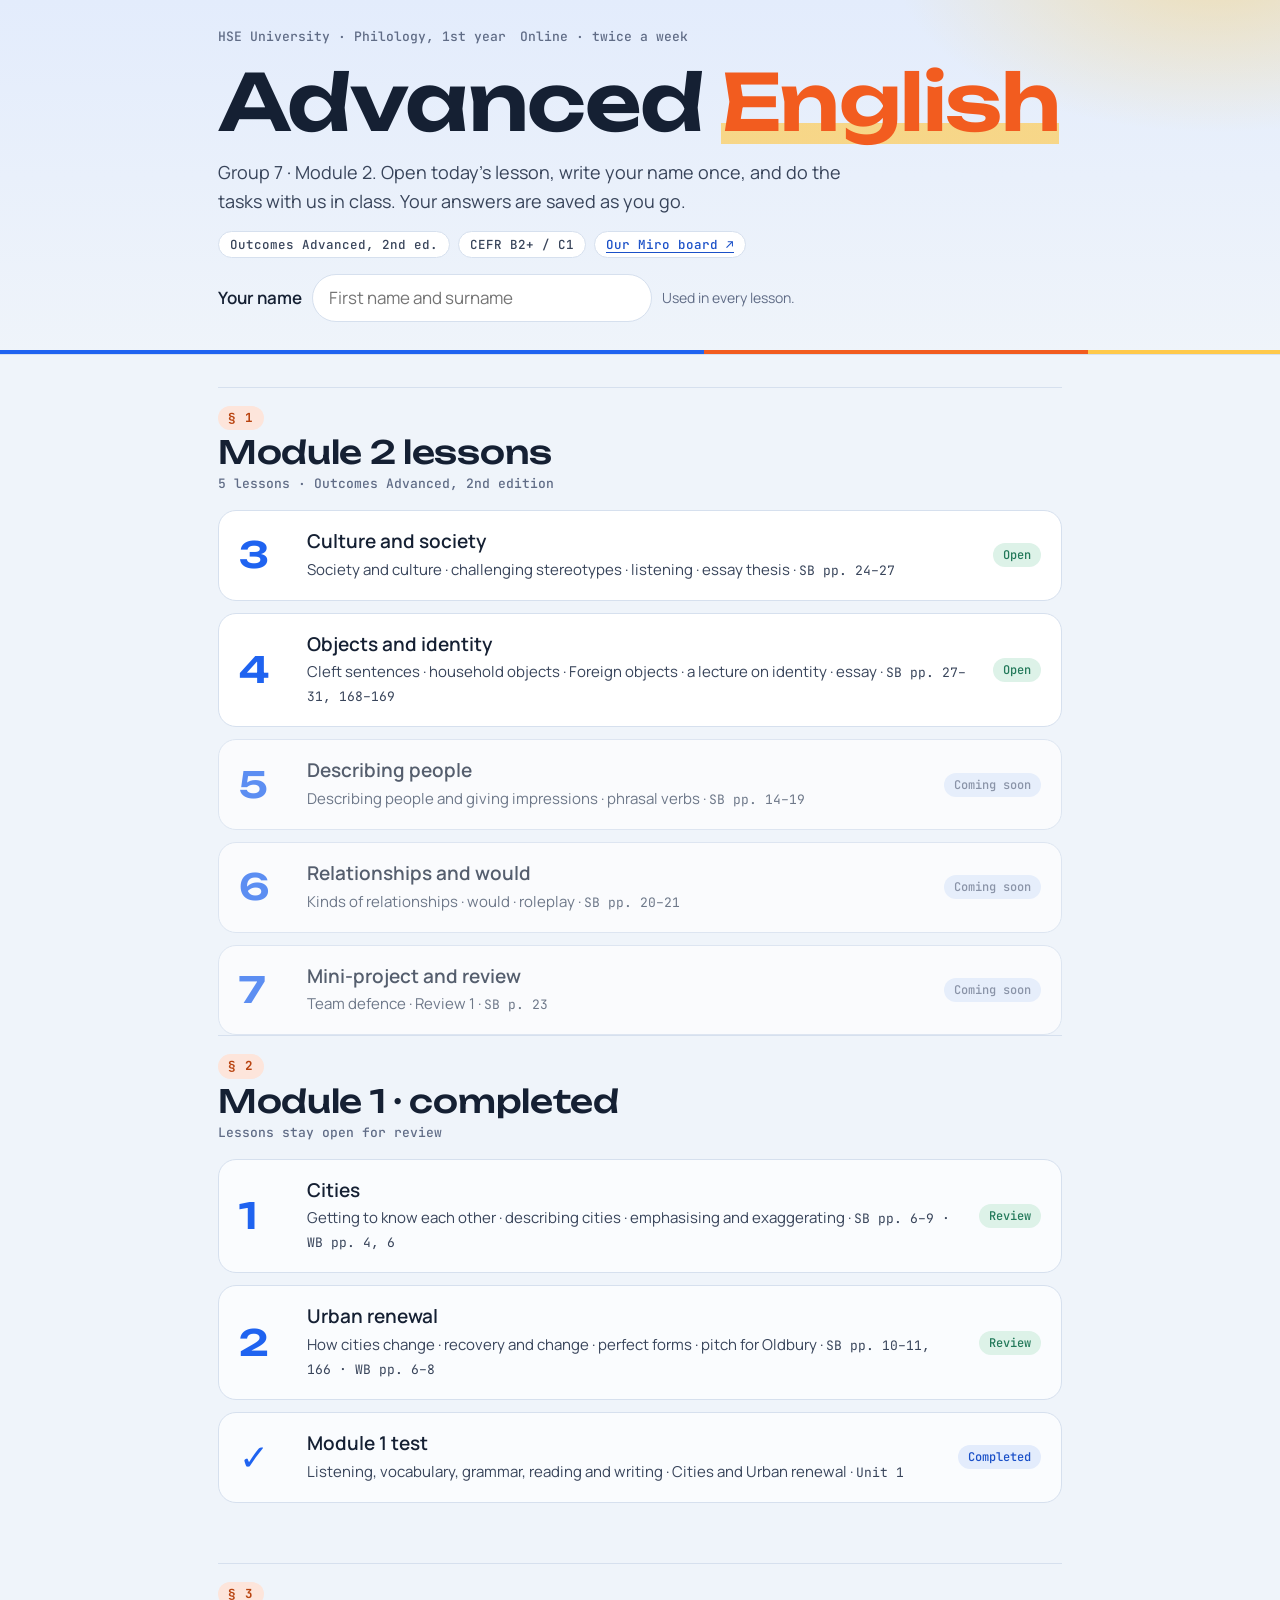
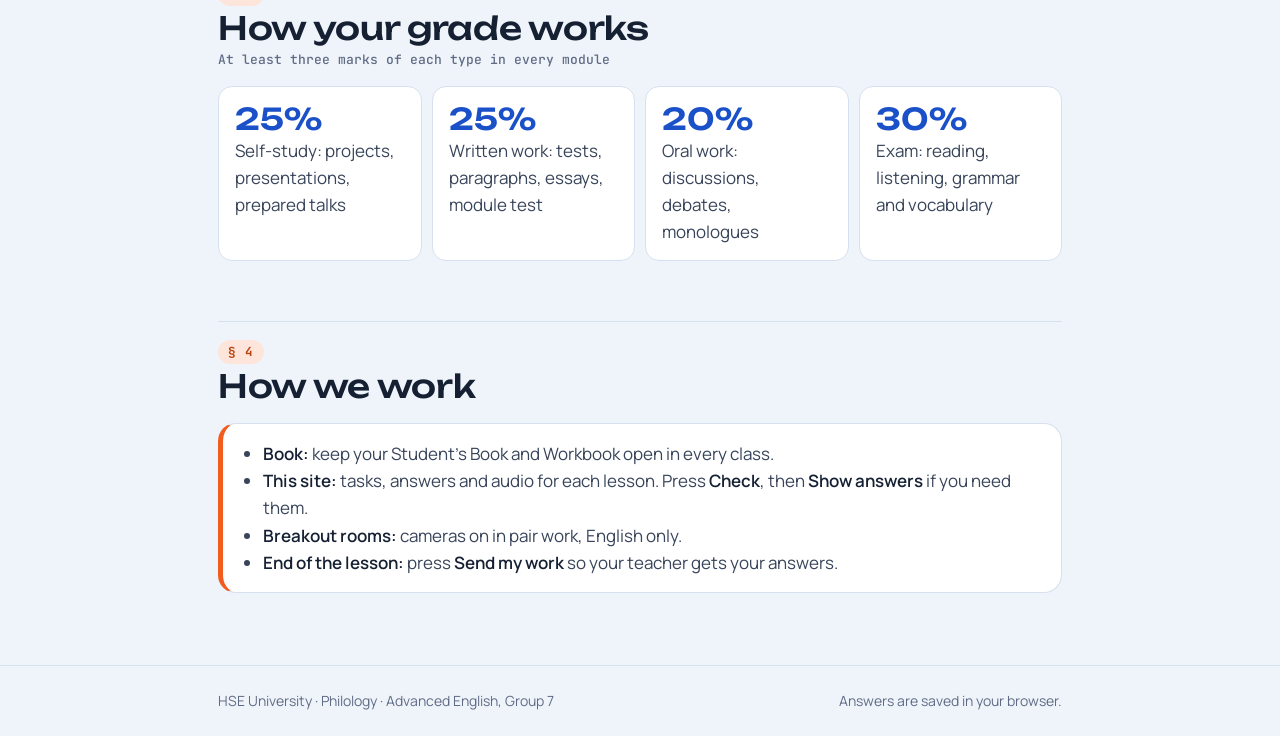
==== index.html @ 74e00563 "Lesson 4, Listening section: add audio 9 (eight phrases with thing, SB p. 31 ex. 7) with jump-to-phr" ====
<!doctype html>
<html lang="en">
<head>
<meta charset="utf-8">
<meta name="viewport" content="width=device-width,initial-scale=1,viewport-fit=cover">
<meta name="robots" content="noindex,nofollow">
<title>Advanced English · Group 7</title>
<link rel="preconnect" href="https://fonts.googleapis.com">
<link rel="preconnect" href="https://fonts.gstatic.com" crossorigin>
<link rel="stylesheet" href="https://fonts.googleapis.com/css2?family=Unbounded:wght@500;600&family=Manrope:wght@400;500;600;700&family=JetBrains+Mono:wght@500&display=swap">
<link rel="stylesheet" href="assets/style.css?v=202611121239">
</head>
<body>
<header class="hero"><div class="wrap">
  <div class="crumbs"><span id="org"></span><span>Online · twice a week</span></div>
  <h1>Advanced <em>English</em></h1>
  <p class="sum">Group 7 · Module 2. Open today’s lesson, write your name once, and do the tasks with us in class. Your answers are saved as you go.</p>
  <div class="chips"><span class="chip">Outcomes Advanced, 2nd ed.</span><span class="chip">CEFR B2+ / C1</span><span class="chip" id="miro-chip"></span></div>
  <div class="who"><label for="student-name">Your name</label><input id="student-name" placeholder="First name and surname" autocomplete="name"><span class="hint">Used in every lesson.</span></div>
</div></header>

<main><div class="wrap">
  <div id="modules"></div>

  <section class="sec" id="grade">
    <div class="sec-head"><span class="no">§ 3</span><h2>How your grade works</h2><span class="meta">At least three marks of each type in every module</span></div>
    <div class="grade">
      <div><b>25%</b>Self-study: projects, presentations, prepared talks</div>
      <div><b>25%</b>Written work: tests, paragraphs, essays, module test</div>
      <div><b>20%</b>Oral work: discussions, debates, monologues</div>
      <div><b>30%</b>Exam: reading, listening, grammar and vocabulary</div>
    </div>
  </section>

  <section class="sec" id="how">
    <div class="sec-head"><span class="no">§ 4</span><h2>How we work</h2></div>
    <div class="rule"><ul>
      <li><em>Book:</em> keep your Student’s Book and Workbook open in every class.</li>
      <li><em>This site:</em> tasks, answers and audio for each lesson. Press <em>Check</em>, then <em>Show answers</em> if you need them.</li>
      <li><em>Breakout rooms:</em> cameras on in pair work, English only.</li>
      <li><em>End of the lesson:</em> press <em>Send my work</em> so your teacher gets your answers.</li>
    </ul></div>
  </section>
</div></main>

<footer><div class="wrap"><span>HSE University · Philology · Advanced English, Group 7</span><span>Answers are saved in your browser.</span></div></footer>

<script src="assets/config.js?v=202611121239"></script>
<script src="assets/course.js?v=202611121239"></script>
<script>
(function () {
  var CFG = window.SITE_CONFIG || {}, C = window.COURSE || { lessons: [] };
  document.getElementById('org').textContent = CFG.org || '';
  var chip = document.getElementById('miro-chip');
  if (CFG.miroBoard) chip.innerHTML = '<a href="' + CFG.miroBoard + '" target="_blank" rel="noopener">Our Miro board ↗</a>'; else chip.hidden = true;
  var box = document.getElementById('modules');
  var TAGS = { ready: 'Open', review: 'Review', done: 'Completed', soon: 'Coming soon' };
  (C.modules || [{ name: C.module || 'Lessons', lessons: C.lessons || [] }]).forEach(function (m, i) {
    var sec = document.createElement('section');
    sec.className = 'sec' + (m.state === 'completed' ? ' past' : ''); sec.id = 'module-' + (m.id || i + 1);
    sec.innerHTML = '<div class="sec-head"><span class="no">§ ' + (i + 1) + '</span><h2>' + m.name + (m.state === 'completed' ? ' · completed' : ' lessons') +
      '</h2><span class="meta">' + (m.meta || (m.lessons.length + ' lessons · ' + C.book)) + '</span></div><ol class="lessons"></ol>';
    var list = sec.querySelector('ol');
    m.lessons.forEach(function (l) {
      var li = document.createElement('li');
      var inner = '<span class="num">' + l.n + '</span><span class="title">' + l.title + '</span>' +
        '<span class="tag' + (l.status === 'done' ? ' done' : '') + '">' + (TAGS[l.status] || '') + '</span>' +
        '<span class="topic">' + l.topic + ' · <span class="mono" style="font-size:13px">' + l.pages + '</span></span>';
      var open = (l.status === 'ready' || l.status === 'review') && l.slug;
      li.innerHTML = open ? '<a href="lessons/' + l.slug + '/">' + inner + '</a>' : '<div class="soon' + (l.status === 'done' ? ' done' : '') + '">' + inner + '</div>';
      list.appendChild(li);
    });
    box.appendChild(sec);
  });
  var n = document.getElementById('student-name');
  try { n.value = localStorage.getItem('ae7:name') || ''; } catch (e) {}
  n.addEventListener('input', function () { try { localStorage.setItem('ae7:name', n.value); } catch (e) {} });
})();
</script>
</body>
</html>
---- assets/style.css ----
/* Advanced English · Group 7
   Layout: one reading column; each lesson stage is a numbered "§" section, exercises sit on white workbook cards.
   Palette: clear sky paper, deep navy ink, cornflower blue accent, warm apricot for highlights and answer keys.
   November 2026: brighter accents — a more vivid blue and apricot, a sunny highlight, coloured section badges. */
:root{
  --bg:#EFF4FA; --surface:#FFFFFF; --ink:#152033; --body:#38445A; --muted:#606C86; --line:#D6E0EE;
  --primary:#1F63F0; --primary-ink:#1A50C8; --on-primary:#FFFFFF; --warm:#F25C1F; --warm-ink:#B8430F; --sun:#FFC94A;
  --sage:#C2D6FA; --sage-f:#E3ECFC; --butter:#FFD3A1; --on-butter:#152033; --rose-f:#FFE7DD;
  --ok:#23795A; --ok-bg:#DDF2E8; --bad:#C0433A; --bad-bg:#FCE3DF;
  --f-display:"Unbounded","Arial Black",system-ui,sans-serif;
  --f-body:"Manrope",system-ui,-apple-system,"Segoe UI",Roboto,sans-serif;
  --f-mono:"JetBrains Mono",ui-monospace,Menlo,Consolas,monospace;
  --r:18px;
  color-scheme:light;
}
@media (prefers-color-scheme: dark){:root:not([data-theme="light"]){
  --bg:#11161F; --surface:#19202B; --ink:#EDF2FA; --body:#C7D0DF; --muted:#8E99AF; --line:#2A3343;
  --primary:#8CB0FF; --primary-ink:#A8C3FF; --on-primary:#0F1830; --warm:#FF9C6E; --warm-ink:#FFB48F; --sun:#FFD36B;
  --sage:#2D3C56; --sage-f:#1E2737; --butter:#6B4826; --on-butter:#FFE6CC; --rose-f:#3A2520;
  --ok:#73D3A6; --ok-bg:#183327; --bad:#F59A90; --bad-bg:#3A2220; color-scheme:dark}}
:root[data-theme="dark"]{
  --bg:#11161F; --surface:#19202B; --ink:#EDF2FA; --body:#C7D0DF; --muted:#8E99AF; --line:#2A3343;
  --primary:#8CB0FF; --primary-ink:#A8C3FF; --on-primary:#0F1830; --warm:#FF9C6E; --warm-ink:#FFB48F; --sun:#FFD36B;
  --sage:#2D3C56; --sage-f:#1E2737; --butter:#6B4826; --on-butter:#FFE6CC; --rose-f:#3A2520;
  --ok:#73D3A6; --ok-bg:#183327; --bad:#F59A90; --bad-bg:#3A2220; color-scheme:dark}

*{box-sizing:border-box}
html{scroll-behavior:smooth;-webkit-text-size-adjust:100%}
body{margin:0;background:var(--bg);color:var(--body);font:17px/1.6 var(--f-body);-webkit-font-smoothing:antialiased}
img{max-width:100%}
[hidden]{display:none!important}
.wrap{max-width:880px;margin:0 auto;padding-left:max(18px,env(safe-area-inset-left,0px));padding-right:max(18px,env(safe-area-inset-right,0px))}
h1,h2,h3{color:var(--ink);text-wrap:balance;margin:0}
a{color:var(--primary-ink);text-underline-offset:3px}
button,input,select,textarea{font:inherit;color:inherit}
:focus-visible{outline:3px solid var(--primary);outline-offset:2px;border-radius:6px}
.mono{font-family:var(--f-mono)}

/* ---------- hero ---------- */
.hero{background:var(--sage-f);border-bottom:1px solid var(--line)}
.hero .wrap{padding-block:28px 32px;display:grid;gap:16px}
.crumbs{display:flex;flex-wrap:wrap;gap:6px 14px;font:500 13px/1.4 var(--f-mono);color:var(--muted)}
.crumbs a{color:var(--muted)}
.hero h1{font:600 clamp(38px,8.5vw,78px)/1.02 var(--f-display);letter-spacing:-.02em}
.hero h1 em{font-style:normal;color:var(--warm);background:linear-gradient(transparent 72%,color-mix(in srgb,var(--sun) 65%,transparent) 72% 94%,transparent 94%)}
.hero{position:relative;background:radial-gradient(460px 240px at 95% -10%,color-mix(in srgb,var(--sun) 40%,transparent),transparent 70%),linear-gradient(180deg,var(--sage-f),var(--bg))}
.hero::after{content:"";position:absolute;left:0;right:0;bottom:0;height:4px;background:linear-gradient(90deg,var(--primary) 0 55%,var(--warm) 55% 85%,var(--sun) 85%)}
.hero .sum{margin:0;max-width:60ch;font-size:18px}
.chips{display:flex;flex-wrap:wrap;gap:8px}
.chip{display:inline-flex;align-items:center;padding:5px 11px;border-radius:999px;background:var(--surface);border:1px solid var(--line);font:500 12.5px/1.2 var(--f-mono);color:var(--body)}
.who{display:flex;flex-wrap:wrap;gap:10px;align-items:center}
.who label{font-weight:600;color:var(--ink)}
.who input{background:var(--surface);color:var(--ink);border:1.5px solid var(--line);border-radius:999px;padding:9px 16px;min-width:0;width:min(340px,100%)}
.who input:focus{border-color:var(--primary);outline:none}
.who .hint{font-size:14px;color:var(--muted)}

/* ---------- sticky bar ---------- */
body::before{content:"";position:fixed;inset:0 0 auto;height:env(safe-area-inset-top,0px);z-index:10;background:var(--surface)}
.bar{position:sticky;top:env(safe-area-inset-top,0px);z-index:5;background:var(--surface);border-bottom:1px solid var(--line)}
.bar .row{display:flex;align-items:center;gap:12px;padding-block:9px;flex-wrap:wrap}
.meter{display:flex;align-items:center;gap:10px;min-width:0;flex:1 1 200px}
.meter .track{flex:1;height:8px;background:var(--sage-f);border-radius:99px;overflow:hidden;min-width:70px}
.meter .fill{height:100%;width:0;background:linear-gradient(90deg,var(--primary),var(--warm));border-radius:99px;transition:width .4s}
.meter b{font:600 14px var(--f-body);color:var(--ink);font-variant-numeric:tabular-nums;white-space:nowrap}
.sync{font:500 12px var(--f-mono);padding:4px 10px;border-radius:999px;background:var(--sage-f);color:var(--muted);white-space:nowrap}
.sync.on{background:var(--ok-bg);color:var(--ok)}
.toggle{border:1.5px solid var(--line);background:var(--surface);border-radius:999px;padding:6px 13px;font-weight:600;font-size:14px;cursor:pointer;color:var(--ink)}
.toggle[aria-pressed="true"]{background:var(--ink);color:var(--surface);border-color:var(--ink)}
.bar .nav{display:flex;flex-wrap:nowrap;gap:6px;overflow-x:auto;padding-block:0 9px;scrollbar-width:thin}
.bar .nav a{flex:none;text-decoration:none;color:var(--ink);font:500 12.5px var(--f-mono);padding:5px 11px;border-radius:999px;background:var(--sage-f)}
.bar .nav a:hover{background:var(--sage)}

/* ---------- sections ---------- */
main .wrap{padding-block:32px 72px;display:grid;gap:60px}
.sec{display:grid;gap:18px;scroll-margin-top:110px;min-width:0}
.sec-head{display:grid;gap:4px;border-top:1px solid var(--line);padding-top:18px}
.sec-head .no{justify-self:start;font:700 12.5px/1 var(--f-mono);color:var(--warm-ink);background:color-mix(in srgb,var(--warm) 16%,var(--surface));padding:6px 10px;border-radius:999px;letter-spacing:.04em}
.sec-head h2{font:500 clamp(23px,4.4vw,32px)/1.15 var(--f-display);letter-spacing:-.01em}
.sec-head .meta{font:500 13px var(--f-mono);color:var(--muted)}
.lead{margin:0;max-width:65ch}

.map{display:grid;grid-template-columns:repeat(auto-fill,minmax(200px,1fr));gap:10px;list-style:none;padding:0;margin:0}
.map a{display:grid;gap:2px;padding:12px 14px;border-radius:12px;background:var(--surface);border:1px solid var(--line);text-decoration:none;color:var(--body);height:100%}
.map a:hover{border-color:var(--primary)}
.map .t{font:500 12px var(--f-mono);color:var(--primary-ink);font-variant-numeric:tabular-nums}
.map .n{color:var(--ink);font-weight:600;line-height:1.3}
.map .ext a{background:transparent;border-style:dashed}

.rule{background:var(--surface);border:1px solid var(--line);border-left:5px solid var(--warm);border-radius:var(--r);padding:16px 20px;display:grid;gap:8px}
.rule h3{font:600 17px var(--f-body)}
.rule p{margin:0}
.rule ul,.rule ol{margin:0;padding-left:20px}
.rule em{color:var(--ink);font-style:normal;font-weight:600}
.dialogue{display:grid;gap:4px;font-size:16px}
.dialogue b{color:var(--primary-ink);display:inline-block;min-width:22px}

.tnote{display:none;background:var(--rose-f);border-radius:12px;padding:12px 16px;font-size:15.5px;color:var(--ink)}
.tnote::before{content:"Преподавателю";display:block;font:500 11px var(--f-mono);letter-spacing:.08em;text-transform:uppercase;color:var(--bad);margin-bottom:4px}
body.teacher .tnote{display:block}
.tnote p{margin:.25em 0}

/* ---------- audio ---------- */
.audio{background:var(--surface);border:1px solid var(--line);border-radius:var(--r);padding:16px 20px;display:grid;gap:10px}
.audio .top{display:flex;flex-wrap:wrap;gap:6px 12px;align-items:baseline}
.audio h3{font:600 17px var(--f-body)}
.audio audio{width:100%}
.audio .ctrl{display:flex;flex-wrap:wrap;gap:8px;align-items:center}
.audio .ctrl .btn{padding:7px 14px;font-size:14px}
.audio .ctrl .btn[aria-pressed="true"]{background:var(--primary);color:var(--on-primary)}

/* ---------- exercise cards ---------- */
.ex{background:var(--surface);border:1px solid var(--line);border-radius:var(--r);padding:20px;display:grid;gap:14px;min-width:0}
.ex-head{display:flex;flex-wrap:wrap;gap:6px 12px;align-items:baseline}
.src{font:500 12px var(--f-mono);letter-spacing:.02em;background:var(--sage-f);color:var(--ink);padding:3px 9px;border-radius:6px}
.ex-head h3{font:600 18px/1.3 var(--f-body)}
.mode{font-size:14px;color:var(--muted);margin-left:auto}
.instr{margin:0}
.example{color:var(--muted)}
.example u{text-decoration-color:var(--primary);text-decoration-thickness:2px}
.bank{display:flex;flex-wrap:wrap;gap:6px}
.bank span{padding:3px 10px;border-radius:8px;background:var(--sage-f);color:var(--ink);font-weight:500;font-size:15px;transition:opacity .2s}
.bank span.used{opacity:.45;text-decoration:line-through}
.items{list-style:none;margin:0;padding:0;display:grid;gap:10px}
.items li{display:flex;gap:10px;align-items:baseline;line-height:2}
.items li .txt{min-width:0;flex:1}
.items .n{font:500 13px var(--f-mono);color:var(--muted);flex:none;min-width:22px;font-variant-numeric:tabular-nums}
.items li.h{font:500 12.5px var(--f-mono);color:var(--primary-ink);letter-spacing:.06em;text-transform:uppercase;margin-top:6px;line-height:1.4}
.items .hint{color:var(--muted);font-size:14.5px}
select.f,input.f{border:0;border-bottom:2px solid var(--primary);background:var(--sage-f);border-radius:6px 6px 0 0;padding:1px 8px;max-width:100%;color:var(--ink);font-weight:500}
input.f{width:12em}
input.f.wide{width:17em}
.f.ok,.grp.ok{border-color:var(--ok)!important;background:var(--ok-bg)!important}
.f.bad,.grp.bad{border-color:var(--bad)!important;background:var(--bad-bg)!important}
.key{display:none;font:600 13.5px var(--f-body);background:var(--butter);color:var(--on-butter);padding:1px 8px;border-radius:6px;margin-left:4px}
.key.note{font-weight:400}
.show-keys .key{display:inline}
.opts{display:grid;gap:6px;margin:0;padding:12px 14px;background:var(--sage-f);border-radius:12px;list-style:none;font-size:15.5px}
.opts b{color:var(--primary-ink);margin-right:6px}
.grp{display:inline-flex;flex-wrap:wrap;gap:4px;border:1.5px solid transparent;border-radius:10px;padding:2px;vertical-align:middle}
.grp label{cursor:pointer;position:relative}
.grp input{position:absolute;opacity:0;pointer-events:none}
.grp span{display:inline-block;padding:0 10px;border-radius:8px;background:var(--sage-f);color:var(--ink);line-height:1.9;font-weight:500;font-size:15px}
.grp input:checked+span{background:var(--primary);color:var(--on-primary)}
.grp input:focus-visible+span{outline:3px solid var(--primary);outline-offset:1px}
.words.grp{display:inline;border:0;padding:2px 4px}
.words.grp span{padding:0 3px;background:transparent;font-weight:400;font-size:inherit;line-height:2}
.words.grp label:hover span{background:var(--sage-f)}
.words.grp input:checked+span{background:var(--primary);color:var(--on-primary)}
.prompt{display:grid;gap:6px}
.prompt>label{color:var(--ink);font-weight:500}
textarea{width:100%;border:1.5px solid var(--line);border-radius:12px;padding:10px 12px;background:var(--bg);color:var(--ink);resize:vertical;min-height:3.2em;line-height:1.5}
textarea:focus{border-color:var(--primary);outline:none}
.pills{display:flex;flex-wrap:wrap;gap:6px;font-size:13px}
.pills:empty{display:none}
.pills span{padding:2px 9px;border-radius:99px;border:1px dashed var(--line);color:var(--muted)}
.pills span.on{background:var(--sage);border:1px solid var(--sage);color:var(--ink);font-weight:600}
.pills .lbl{border:0;padding-left:0}
.pills .good{color:var(--ok);font-weight:600}
.check{display:flex;gap:8px;align-items:baseline;font-weight:400!important}
.model{display:none;background:var(--sage-f);border-radius:12px;padding:12px 16px;font-size:15.5px}
.model.open{display:block}
.model p,.model ul{margin:.3em 0}
.model ul{padding-left:20px}
.actions{display:flex;flex-wrap:wrap;gap:8px;align-items:center}
.btn{border:0;border-radius:999px;padding:9px 18px;font-weight:600;cursor:pointer;font-size:15px;background:var(--sage-f);color:var(--ink)}
.btn.primary{background:var(--primary);color:var(--on-primary);box-shadow:0 6px 16px -8px var(--primary)}
.btn:hover{filter:brightness(1.05)}
.btn:disabled{opacity:.45;cursor:not-allowed}
.score{font-weight:600;color:var(--ink);font-variant-numeric:tabular-nums}
.score.full{color:var(--ok)}
.sent{font-size:13.5px;color:var(--muted)}
.sent.ok{color:var(--ok)}

/* budget planner */
.budget{display:grid;gap:8px}
.brow{display:grid;grid-template-columns:auto 1fr auto auto;gap:8px 12px;align-items:center;padding:10px 12px;border:1px solid var(--line);border-radius:12px;background:var(--bg)}
.brow .idea{min-width:0;color:var(--ink)}
.brow select,.brow input{border:1.5px solid var(--line);border-radius:8px;background:var(--surface);color:var(--ink);padding:4px 6px}
.brow input{width:6.5em;text-align:right;font-variant-numeric:tabular-nums}
.brow .lbl{font:500 11px var(--f-mono);color:var(--muted);display:block}
.total{display:flex;flex-wrap:wrap;gap:10px;align-items:center;font-weight:600;color:var(--ink);font-variant-numeric:tabular-nums}
.total .track{flex:1 1 160px;height:10px;border-radius:99px;background:var(--sage-f);overflow:hidden}
.total .fill{height:100%;width:0;background:var(--primary);transition:width .3s}
.total.over .fill{background:var(--bad)}
.total.over{color:var(--bad)}
@media (max-width:620px){.brow{grid-template-columns:auto 1fr}.brow .idea{grid-column:2}.brow>div:nth-child(3),.brow>div:nth-child(4){grid-column:span 1}}

/* words table */
.tablebox{overflow-x:auto;border:1px solid var(--line);border-radius:var(--r);background:var(--surface)}
table{border-collapse:collapse;width:100%;min-width:640px;font-size:15.5px}
th,td{text-align:left;padding:10px 14px;border-bottom:1px solid var(--line);vertical-align:top}
th{font:500 12px var(--f-mono);letter-spacing:.06em;text-transform:uppercase;color:var(--muted);background:var(--sage-f)}
td:first-child{color:var(--ink);font-weight:600}
tr:last-child td{border-bottom:0}
.hide-ru td.ru span{background:var(--sage);color:transparent;border-radius:4px;cursor:pointer}
.hide-ru td.ru span.peek{color:inherit;background:transparent}
.tools{display:flex;flex-wrap:wrap;gap:8px;align-items:center}

.cando{list-style:none;padding:0;margin:0;display:grid;gap:12px}
.cando li{display:grid;gap:8px;background:var(--surface);border:1px solid var(--line);border-radius:14px;padding:14px 16px}
.cando .q{color:var(--ink);font-weight:500}
.copyout{display:none;width:100%;min-height:200px;font:13px/1.5 var(--f-mono)}
.copyout.open{display:block}
.status{font-size:14.5px;font-weight:600;color:var(--ok)}
.status.warn{color:var(--bad)}

footer{border-top:1px solid var(--line)}
footer .wrap{padding-block:24px;font-size:14px;color:var(--muted);display:flex;flex-wrap:wrap;gap:12px;justify-content:space-between;align-items:center}

/* ---------- course home ---------- */
.lessons{list-style:none;margin:0;padding:0;display:grid;gap:12px}
.lessons li a,.lessons li .soon{display:grid;grid-template-columns:auto 1fr auto;gap:4px 18px;align-items:center;padding:18px 20px;border-radius:var(--r);background:var(--surface);border:1px solid var(--line);text-decoration:none;color:var(--body)}
.lessons li a:hover{border-color:var(--primary)}
.lessons .num{grid-row:span 2;font:600 36px/1 var(--f-display);color:var(--primary);min-width:1.4em}
.lessons .title{font:600 19px/1.3 var(--f-body);color:var(--ink)}
.lessons .topic{font-size:15px;grid-column:2}
.lessons .tag{grid-row:span 2;font:500 12px var(--f-mono);padding:4px 10px;border-radius:999px;background:var(--ok-bg);color:var(--ok);white-space:nowrap}
.lessons .soon{opacity:.7;background:transparent;border-style:dashed}
.lessons .soon .tag{background:var(--sage-f);color:var(--muted)}
.grade{display:grid;grid-template-columns:repeat(auto-fit,minmax(170px,1fr));gap:10px}
.grade div{background:var(--surface);border:1px solid var(--line);border-radius:14px;padding:14px 16px}
.grade b{display:block;font:600 30px/1.2 var(--f-display);color:var(--primary-ink)}

@media (max-width:560px){.mode{margin-left:0;width:100%}.ex{padding:16px}body{font-size:16px}.lessons .tag{grid-column:2;grid-row:auto;justify-self:start}}
@media (prefers-reduced-motion:reduce){*{transition:none!important;scroll-behavior:auto!important}}

/* ---------- additions (Lesson 3) ---------- */
.map a{border-top:4px solid var(--primary)}
.map li:nth-child(3n+2) a{border-top-color:var(--warm)}.map li:nth-child(3n+3) a{border-top-color:var(--sun)}
.bank span{background:color-mix(in srgb,var(--sun) 28%,var(--surface))}
.mode{color:var(--warm-ink);font-weight:600}
.frames,.rule ul.frames{display:flex;flex-wrap:wrap;gap:8px;margin:0;padding:0;list-style:none}
.frames li{padding:6px 12px;border-radius:12px;background:var(--sage-f);border:1px dashed var(--primary);color:var(--ink);font-weight:500}

/* ---------- modules on the home page ---------- */
.sec.past .lessons li a,.sec.past .lessons li .soon{background:color-mix(in srgb,var(--surface) 70%,var(--bg))}
.lessons .tag.done{background:var(--sage-f);color:var(--primary-ink)}
.lessons li .soon.done{opacity:1;border-style:solid}
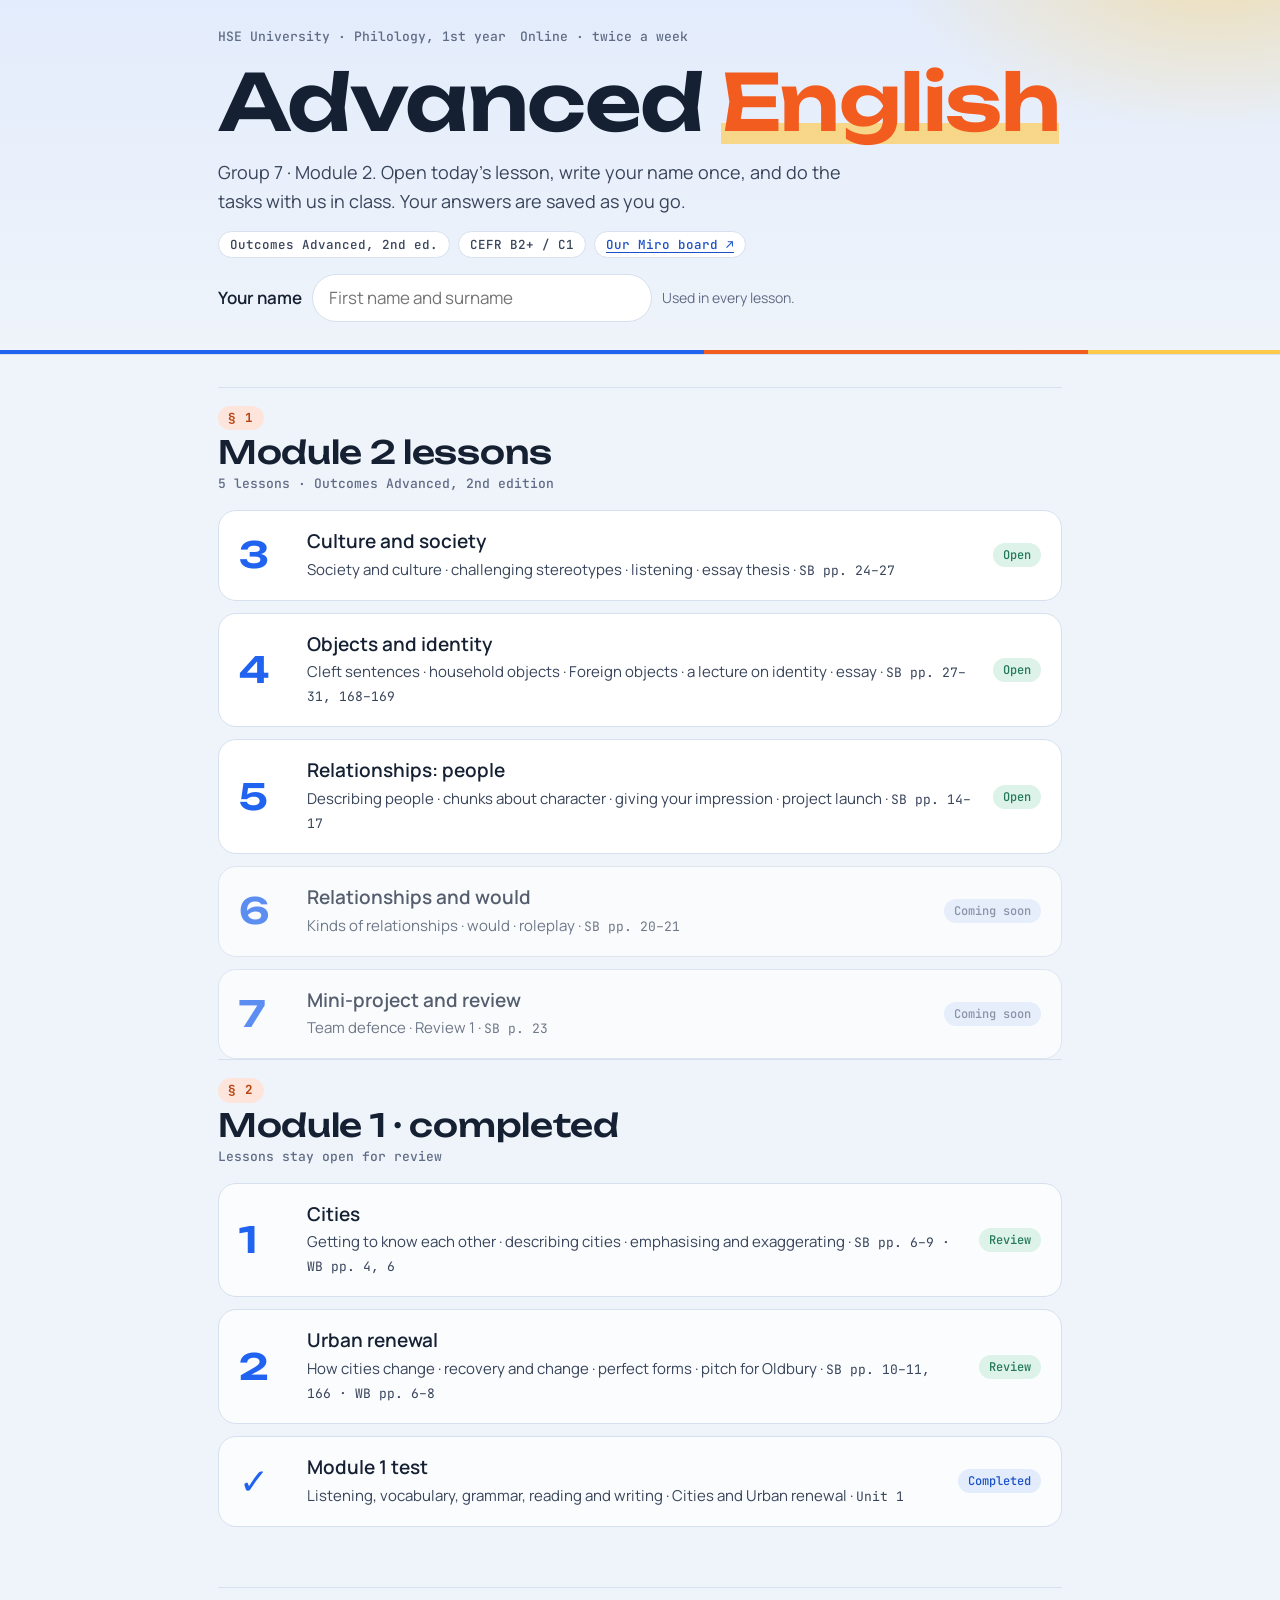
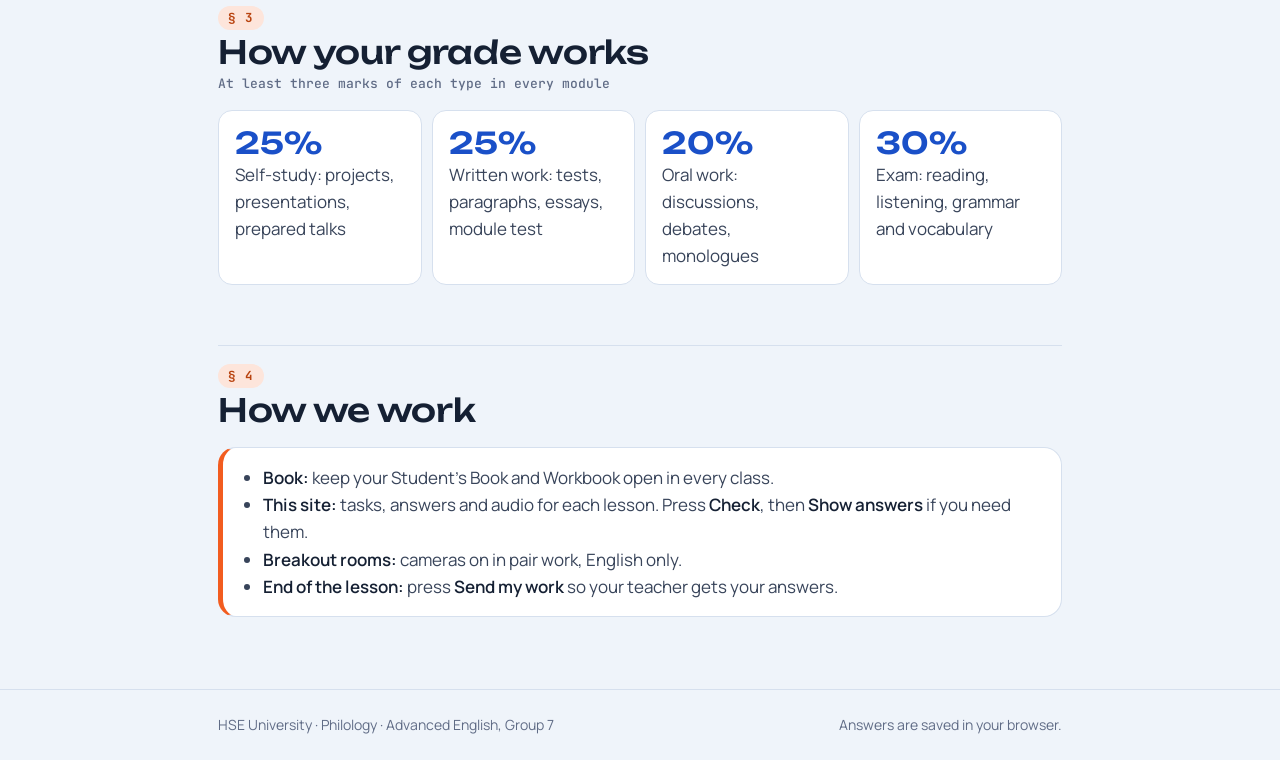
==== commit 9ef2c28a: "Lesson 5 Relationships: people (SB pp. 14-17): describing people, chunks about character, giving you" ====
--- a/index.html
+++ b/index.html
@@ -8,7 +8,7 @@
 <link rel="preconnect" href="https://fonts.googleapis.com">
 <link rel="preconnect" href="https://fonts.gstatic.com" crossorigin>
 <link rel="stylesheet" href="https://fonts.googleapis.com/css2?family=Unbounded:wght@500;600&family=Manrope:wght@400;500;600;700&family=JetBrains+Mono:wght@500&display=swap">
-<link rel="stylesheet" href="assets/style.css?v=202611121239">
+<link rel="stylesheet" href="assets/style.css?v=202611162205">
 </head>
 <body>
 <header class="hero"><div class="wrap">
@@ -45,8 +45,8 @@
 
 <footer><div class="wrap"><span>HSE University · Philology · Advanced English, Group 7</span><span>Answers are saved in your browser.</span></div></footer>
 
-<script src="assets/config.js?v=202611121239"></script>
-<script src="assets/course.js?v=202611121239"></script>
+<script src="assets/config.js?v=202611162205"></script>
+<script src="assets/course.js?v=202611162205"></script>
 <script>
 (function () {
   var CFG = window.SITE_CONFIG || {}, C = window.COURSE || { lessons: [] };
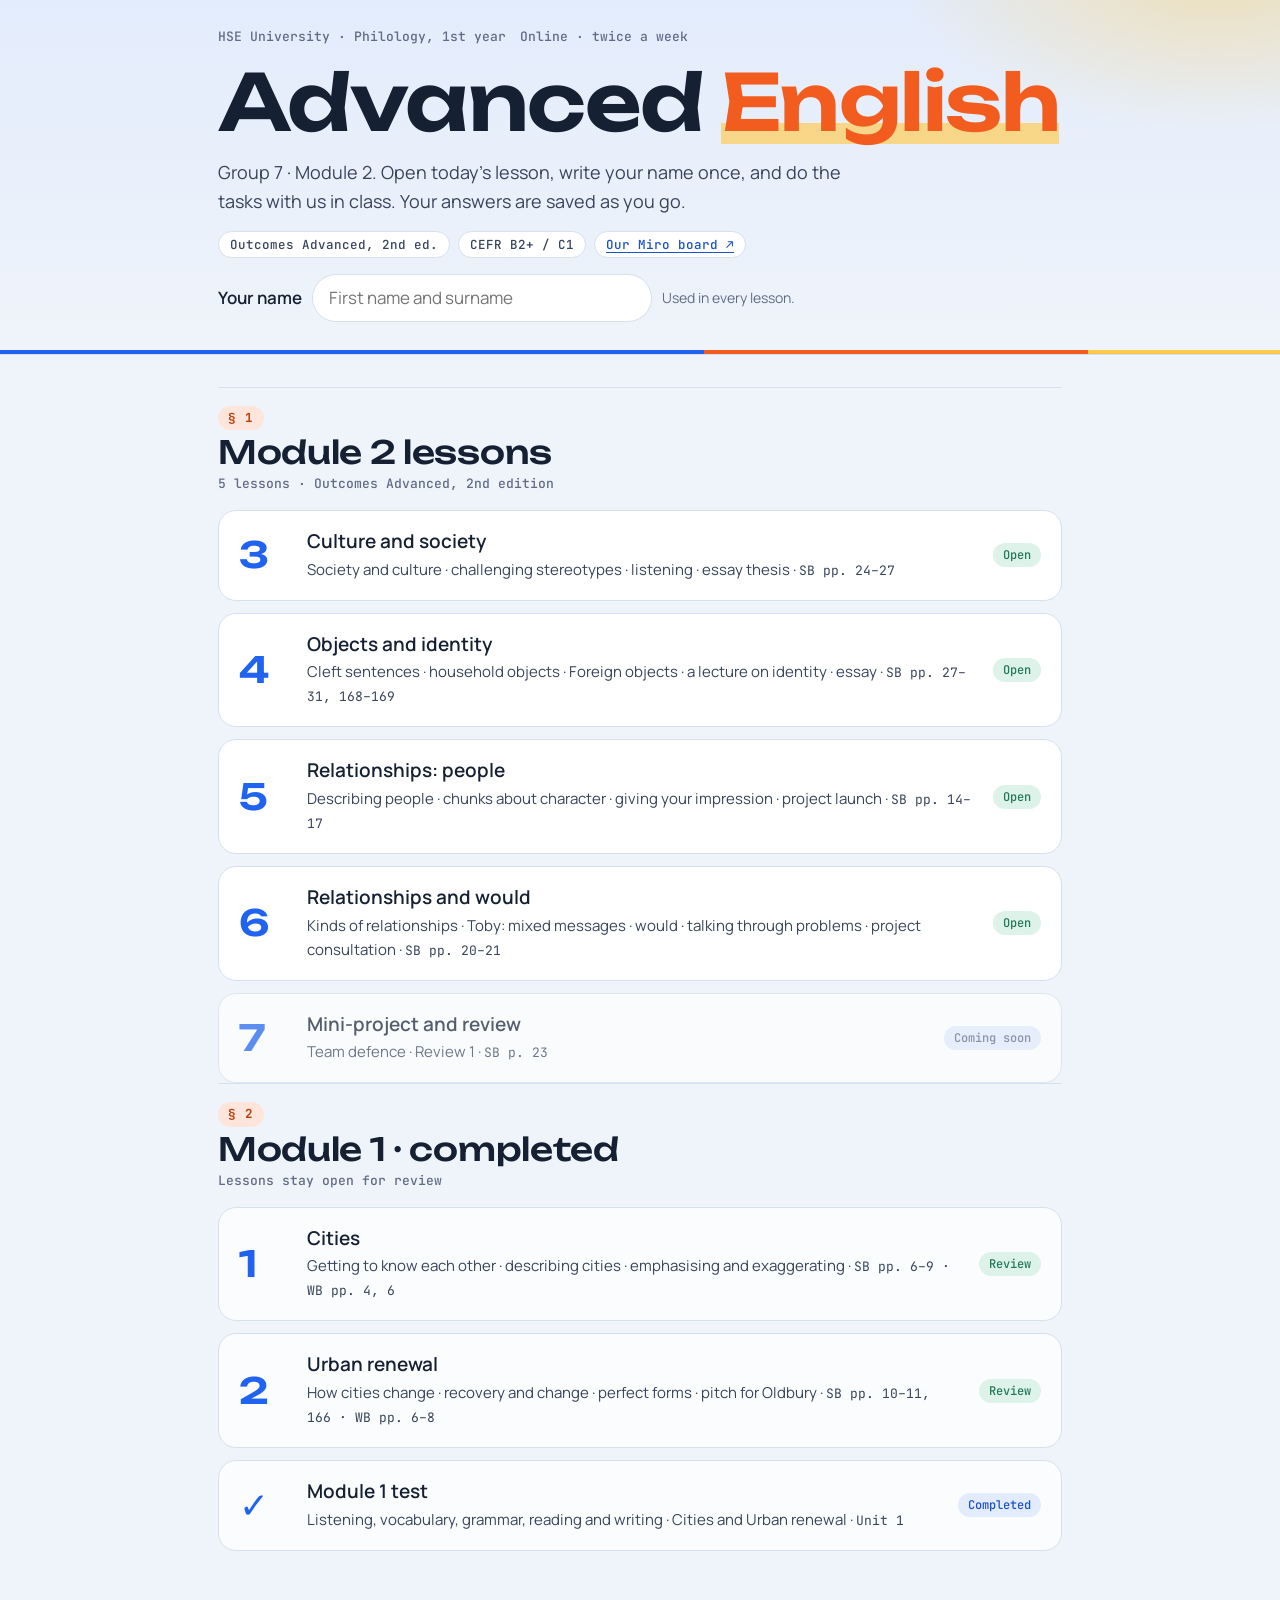
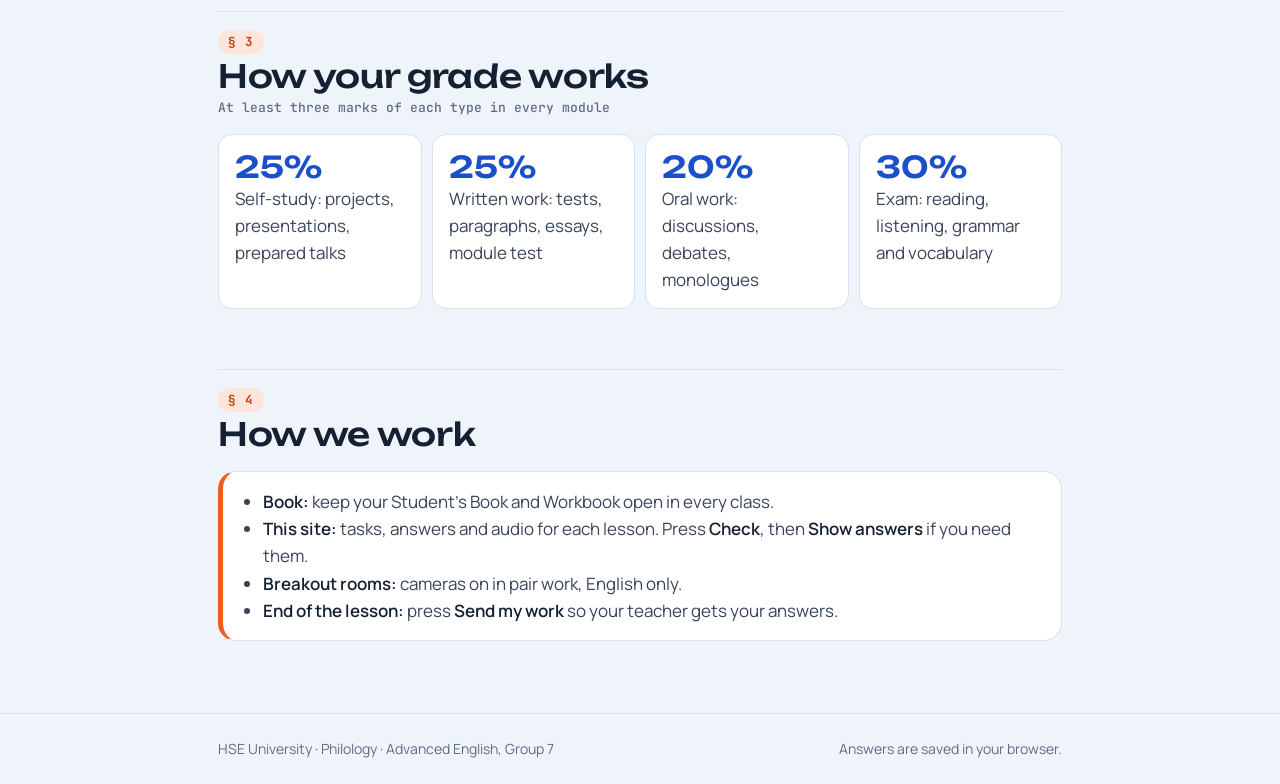
==== commit b1b2cd0d: "Lesson 6: kinds of relationships, Audio 6, would; hide answers from students (teacher mode only) Co-" ====
--- a/index.html
+++ b/index.html
@@ -8,7 +8,7 @@
 <link rel="preconnect" href="https://fonts.googleapis.com">
 <link rel="preconnect" href="https://fonts.gstatic.com" crossorigin>
 <link rel="stylesheet" href="https://fonts.googleapis.com/css2?family=Unbounded:wght@500;600&family=Manrope:wght@400;500;600;700&family=JetBrains+Mono:wght@500&display=swap">
-<link rel="stylesheet" href="assets/style.css?v=202611162205">
+<link rel="stylesheet" href="assets/style.css?v=202611180902">
 </head>
 <body>
 <header class="hero"><div class="wrap">
@@ -45,8 +45,8 @@
 
 <footer><div class="wrap"><span>HSE University · Philology · Advanced English, Group 7</span><span>Answers are saved in your browser.</span></div></footer>
 
-<script src="assets/config.js?v=202611162205"></script>
-<script src="assets/course.js?v=202611162205"></script>
+<script src="assets/config.js?v=202611180902"></script>
+<script src="assets/course.js?v=202611180902"></script>
 <script>
 (function () {
   var CFG = window.SITE_CONFIG || {}, C = window.COURSE || { lessons: [] };
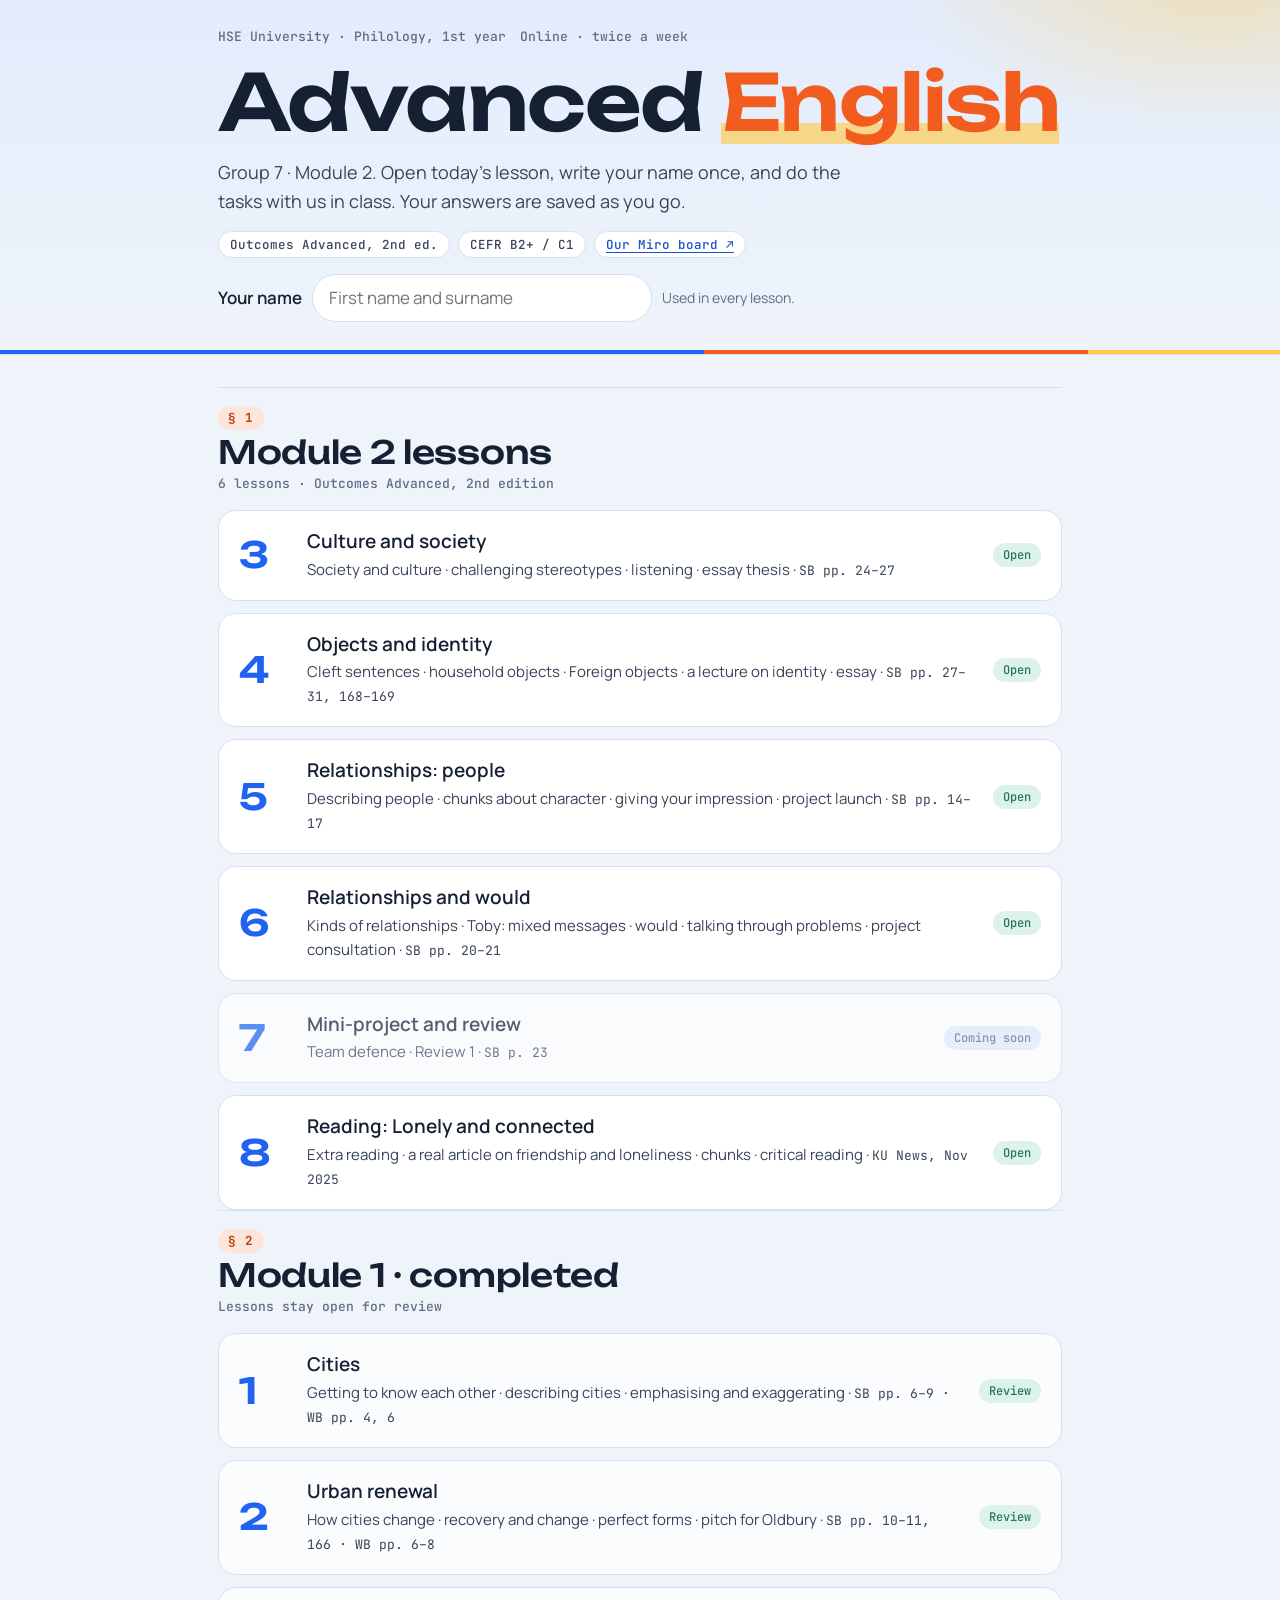
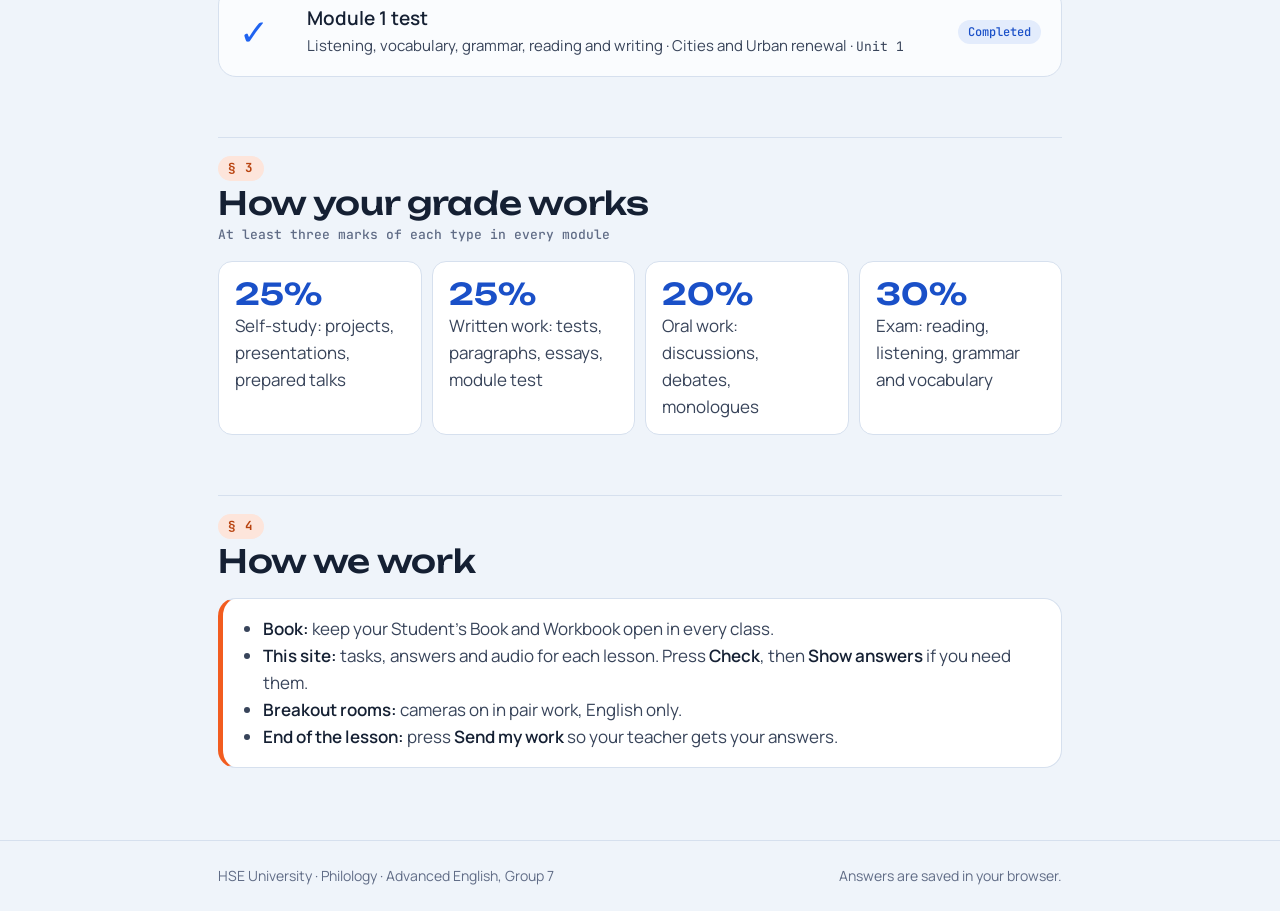
==== commit 5bfd8344: "Extra lesson: Reading - Lonely and connected (KU News article, Nov 2025) Co-Authored-By: Claude Opus" ====
--- a/index.html
+++ b/index.html
@@ -8,7 +8,7 @@
 <link rel="preconnect" href="https://fonts.googleapis.com">
 <link rel="preconnect" href="https://fonts.gstatic.com" crossorigin>
 <link rel="stylesheet" href="https://fonts.googleapis.com/css2?family=Unbounded:wght@500;600&family=Manrope:wght@400;500;600;700&family=JetBrains+Mono:wght@500&display=swap">
-<link rel="stylesheet" href="assets/style.css?v=202611180902">
+<link rel="stylesheet" href="assets/style.css?v=202611241014">
 </head>
 <body>
 <header class="hero"><div class="wrap">
@@ -45,8 +45,8 @@
 
 <footer><div class="wrap"><span>HSE University · Philology · Advanced English, Group 7</span><span>Answers are saved in your browser.</span></div></footer>
 
-<script src="assets/config.js?v=202611180902"></script>
-<script src="assets/course.js?v=202611180902"></script>
+<script src="assets/config.js?v=202611241014"></script>
+<script src="assets/course.js?v=202611241014"></script>
 <script>
 (function () {
   var CFG = window.SITE_CONFIG || {}, C = window.COURSE || { lessons: [] };
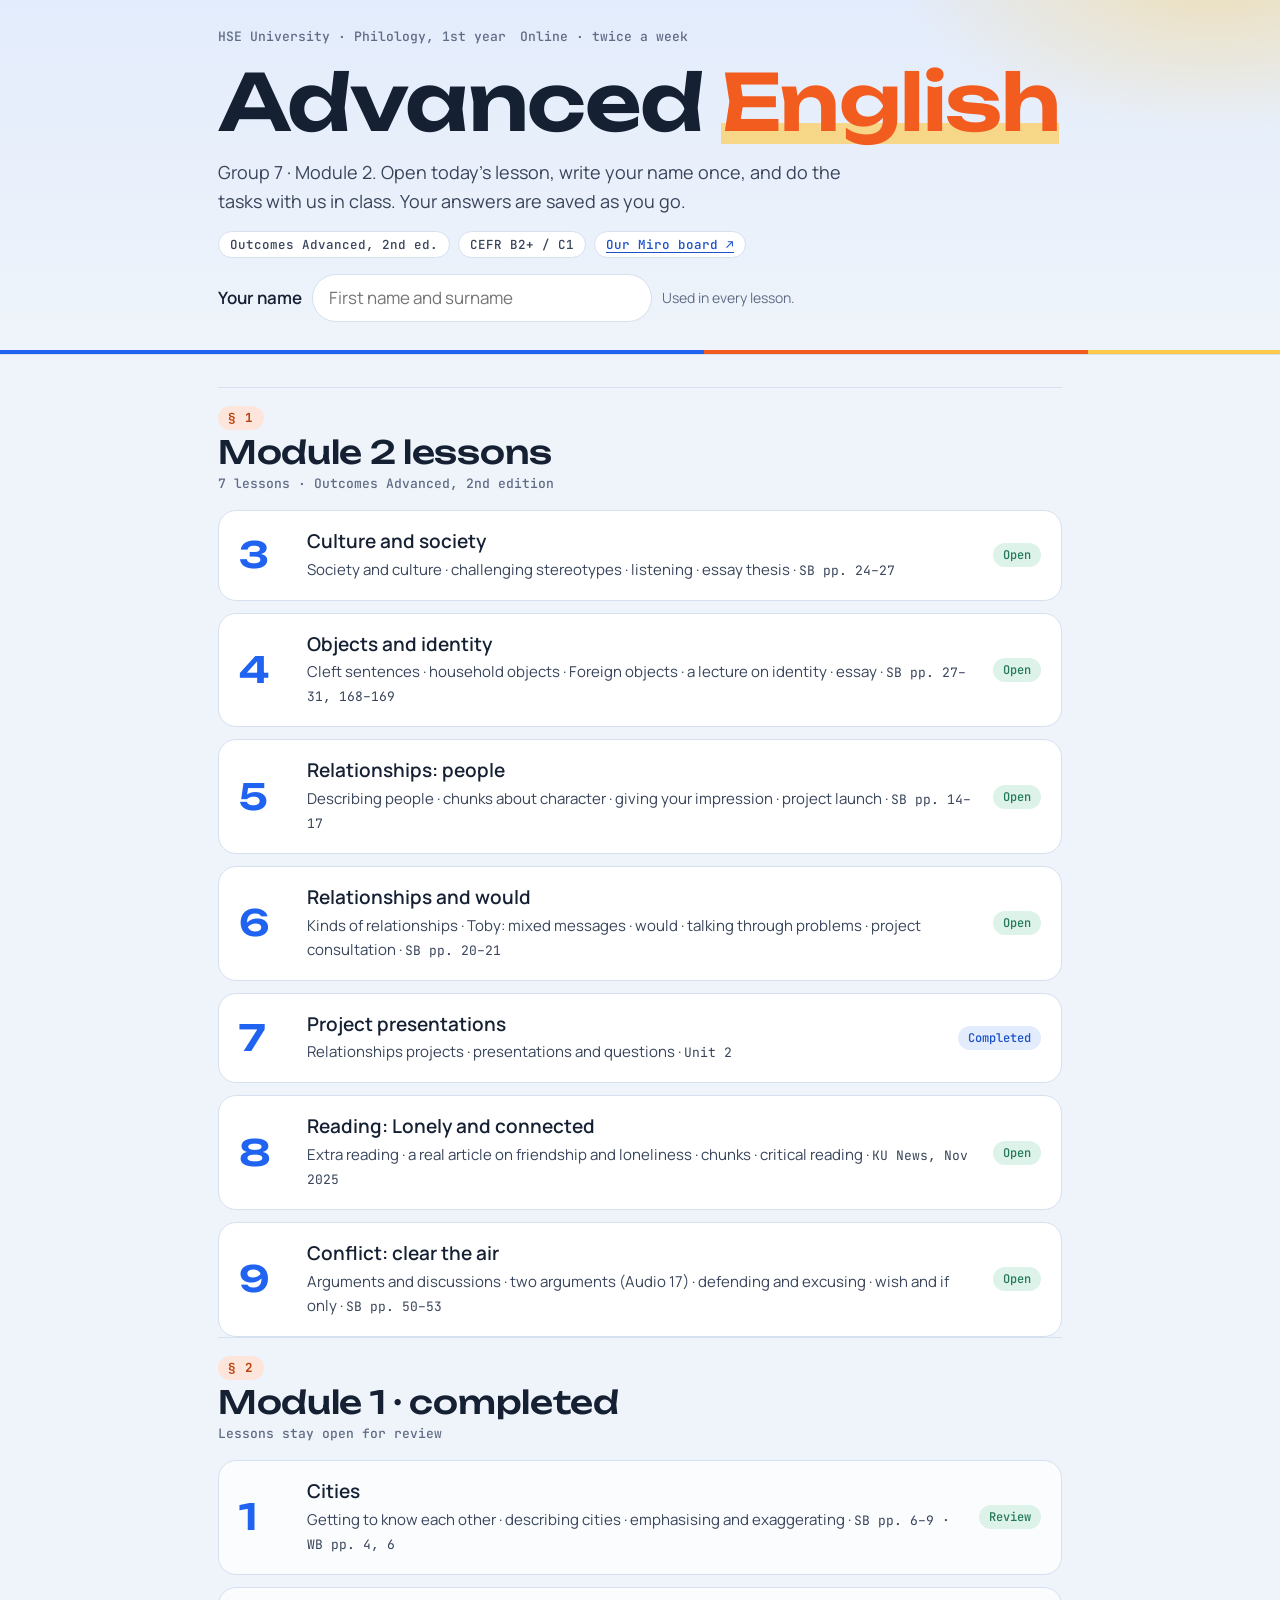
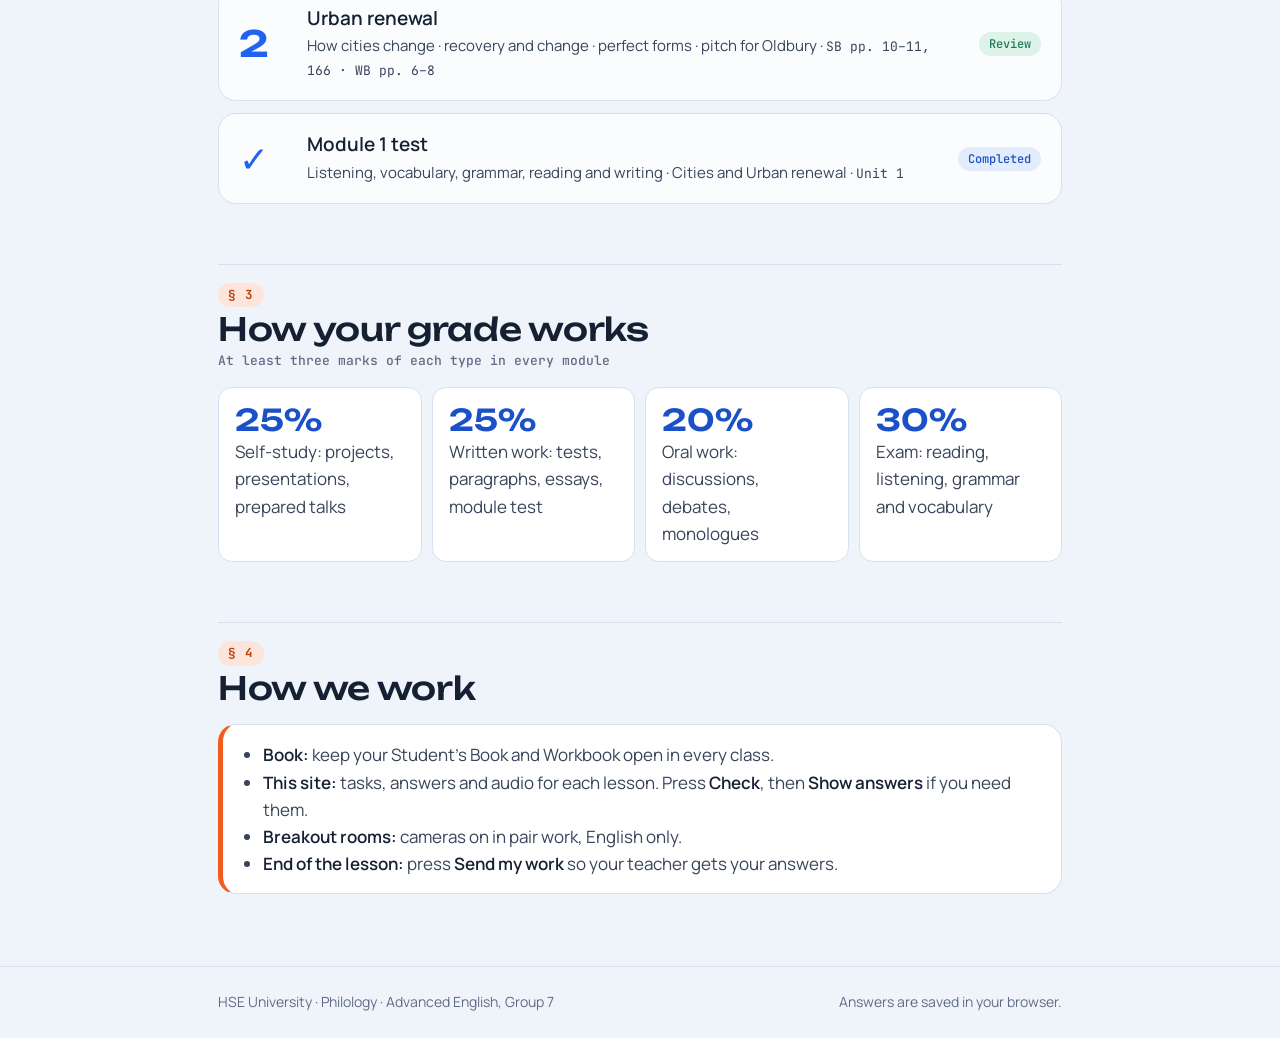
==== commit 1f945081: "Unit 6 lesson: Conflict and resolution - clear the air (SB pp. 50-53) Co-Authored-By: Claude Opus 5." ====
--- a/index.html
+++ b/index.html
@@ -8,7 +8,7 @@
 <link rel="preconnect" href="https://fonts.googleapis.com">
 <link rel="preconnect" href="https://fonts.gstatic.com" crossorigin>
 <link rel="stylesheet" href="https://fonts.googleapis.com/css2?family=Unbounded:wght@500;600&family=Manrope:wght@400;500;600;700&family=JetBrains+Mono:wght@500&display=swap">
-<link rel="stylesheet" href="assets/style.css?v=202611241014">
+<link rel="stylesheet" href="assets/style.css?v=202611252208">
 </head>
 <body>
 <header class="hero"><div class="wrap">
@@ -45,8 +45,8 @@
 
 <footer><div class="wrap"><span>HSE University · Philology · Advanced English, Group 7</span><span>Answers are saved in your browser.</span></div></footer>
 
-<script src="assets/config.js?v=202611241014"></script>
-<script src="assets/course.js?v=202611241014"></script>
+<script src="assets/config.js?v=202611252208"></script>
+<script src="assets/course.js?v=202611252208"></script>
 <script>
 (function () {
   var CFG = window.SITE_CONFIG || {}, C = window.COURSE || { lessons: [] };
